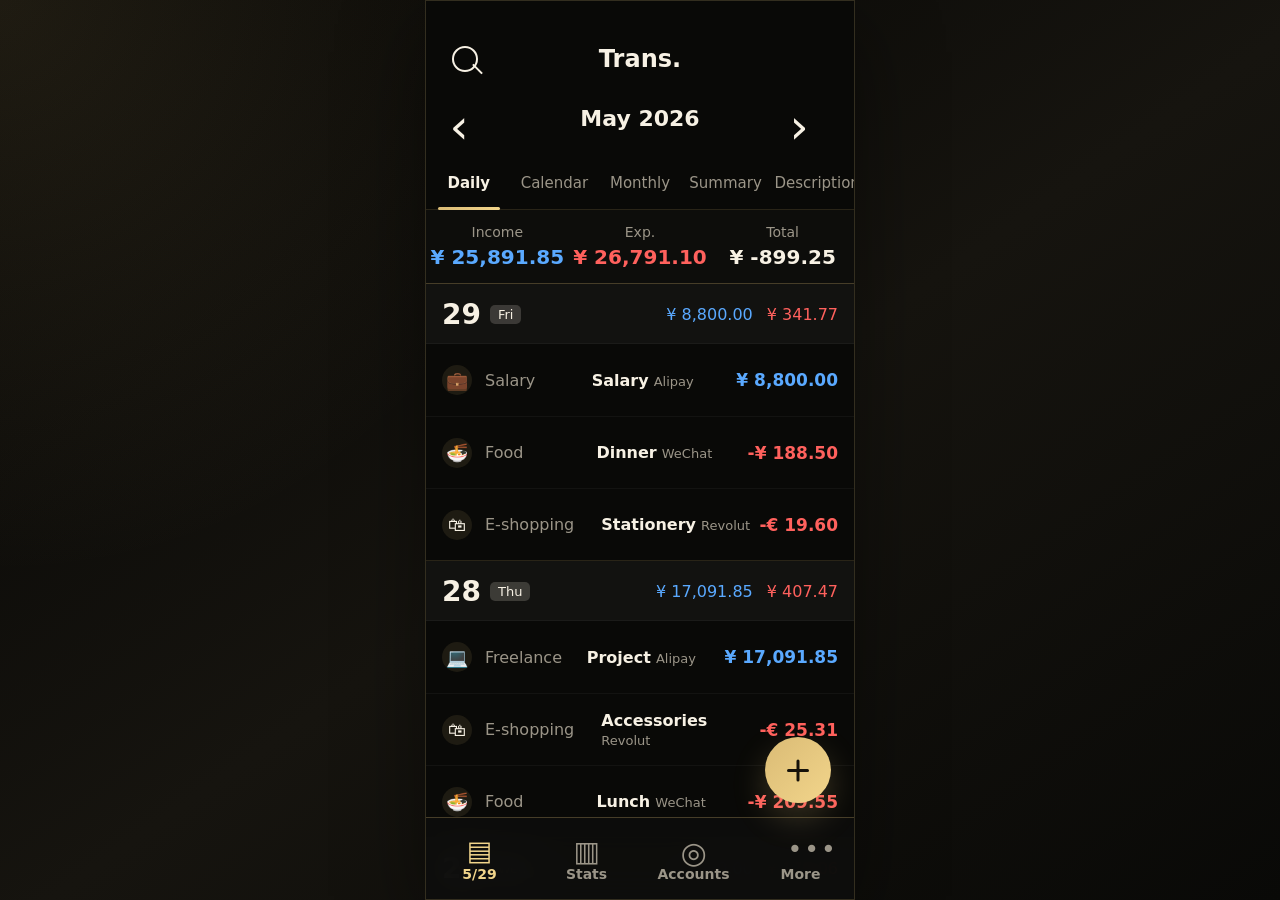
==== index.html @ 60bf5f45 "Add files via upload" ====
<!doctype html>
<html lang="zh-CN">
  <head>
    <meta charset="utf-8" />
    <meta name="viewport" content="width=device-width, initial-scale=1" />
    <title>Aurum Ledger</title>
    <meta name="theme-color" content="#090907" />
    <meta name="apple-mobile-web-app-capable" content="yes" />
    <meta name="apple-mobile-web-app-status-bar-style" content="black-translucent" />
    <meta name="apple-mobile-web-app-title" content="Aurum Ledger" />
    <link rel="manifest" href="./manifest.json" />
    <link rel="apple-touch-icon" href="./icon.svg" />
    <link rel="stylesheet" href="./styles.css?v=20260529d" />
  </head>
  <body>
    <main class="phone-shell" aria-label="Aurum Ledger money tracker">
      <section class="screen is-active" id="screen-trans" aria-labelledby="trans-title">
        <header class="topbar">
          <button class="icon-btn" id="search-btn" aria-label="Search">
            <span class="icon search"></span>
          </button>
          <h1 id="trans-title">Trans.</h1>
          <span></span>
        </header>

        <div class="month-switch">
          <button class="plain-btn month-nav" data-step="-1" aria-label="上个月">‹</button>
          <strong id="trans-month-title">May 2026</strong>
          <button class="plain-btn month-nav" data-step="1" aria-label="下个月">›</button>
        </div>

        <nav class="view-tabs" aria-label="交易展示方式">
          <button class="view-tab is-active" data-view="daily">Daily</button>
          <button class="view-tab" data-view="calendar">Calendar</button>
          <button class="view-tab" data-view="monthly">Monthly</button>
          <button class="view-tab" data-view="summary">Summary</button>
          <button class="view-tab" data-view="description">Description</button>
        </nav>

        <section class="monthly-strip" aria-label="本月收支">
          <div>
            <span>Income</span>
            <strong class="income" id="trans-income">¥ 0.00</strong>
          </div>
          <div>
            <span>Exp.</span>
            <strong class="expense" id="trans-expense">¥ 0.00</strong>
          </div>
          <div>
            <span>Total</span>
            <strong id="trans-total">¥ 0.00</strong>
          </div>
        </section>

        <section class="trans-view is-active" id="view-daily" aria-label="每日交易列表">
          <div id="daily-list"></div>
        </section>

        <section class="trans-view" id="view-calendar" aria-label="日历交易">
          <div class="calendar-grid" id="calendar-grid"></div>
        </section>

        <section class="trans-view" id="view-monthly" aria-label="月度交易">
          <div class="month-cards" id="monthly-list"></div>
        </section>

        <section class="trans-view" id="view-summary" aria-label="分类摘要">
          <div class="summary-list" id="summary-list"></div>
        </section>

        <section class="trans-view" id="view-description" aria-label="描述列表">
          <div class="description-list" id="description-list"></div>
        </section>
      </section>

      <section class="screen" id="screen-stats" aria-labelledby="stats-title">
        <header class="topbar topbar-stats">
          <div class="segmented" role="tablist" aria-label="统计类型">
            <button class="is-active" data-stats-mode="stats">Stats</button>
            <button data-stats-mode="budget">Budget</button>
          </div>
          <button class="icon-btn budget-edit-btn" id="budget-edit-btn" aria-label="Edit budget">
            <span class="icon pencil"></span>
          </button>
          <select class="period-select" aria-label="统计周期">
            <option>M</option>
            <option>Y</option>
          </select>
        </header>
        <div class="month-switch">
          <button class="plain-btn month-nav" data-step="-1" aria-label="上个月">‹</button>
          <h1 id="stats-title">May 2026</h1>
          <button class="plain-btn month-nav" data-step="1" aria-label="下个月">›</button>
        </div>
        <section class="stats-toggle">
          <button>Income <span id="stats-income">¥ 0.00</span></button>
          <button class="is-active">Exp. <span id="stats-expense">¥ 0.00</span></button>
        </section>
        <div class="stats-content is-active" id="stats-content">
          <section class="chart-panel">
            <div class="donut" id="donut-chart" aria-label="支出分类占比图"></div>
            <div class="donut-center">
              <span>Outcome</span>
              <strong id="donut-total">¥ 0.00</strong>
            </div>
          </section>
          <section class="rank-list" id="rank-list" aria-label="支出排行"></section>
        </div>
        <div class="stats-content" id="budget-content">
          <section class="budget-overview">
            <div>
              <span>Remaining(Monthly)</span>
              <strong id="budget-remaining">¥ 0.00</strong>
            </div>
            <button class="setting-pill" id="budget-setting-btn">Budget Setting ›</button>
            <div class="budget-progress">
              <div class="progress-meta">
                <span>Monthly</span>
                <strong id="budget-monthly">¥ 0.00</strong>
              </div>
              <div class="progress-track"><span id="budget-progress-bar"></span></div>
              <div class="progress-meta">
                <strong id="budget-used">0.00</strong>
                <strong id="budget-percent">0%</strong>
              </div>
            </div>
          </section>
          <section class="budget-list" id="budget-list" aria-label="预算分类"></section>
        </div>
      </section>

      <section class="screen" id="screen-accounts" aria-labelledby="accounts-title">
        <header class="topbar">
          <span></span>
          <h1 id="accounts-title">Accounts</h1>
          <div class="top-actions">
            <button class="icon-btn" id="edit-account-btn" aria-label="Edit accounts">
              <span class="icon pencil"></span>
            </button>
            <button class="icon-btn" id="add-account-btn" aria-label="Add account">
              <span class="icon plus"></span>
            </button>
          </div>
        </header>
        <section class="account-summary">
          <div>
            <span>Assets</span>
            <strong class="income" id="asset-total">¥ 0.00</strong>
          </div>
          <div>
            <span>Liabilities</span>
            <strong class="expense" id="liability-total">¥ 0.00</strong>
          </div>
          <div>
            <span>Total</span>
            <strong id="net-total">¥ 0.00</strong>
          </div>
        </section>
        <section class="currency-panel">
          <select id="display-currency">
            <option value="CNY">CNY ¥</option>
            <option value="EUR">EUR €</option>
            <option value="USD">USD US$</option>
          </select>
          <input id="manual-rate" type="number" min="0" step="0.0001" aria-label="Exchange rate" />
          <button id="apply-manual-rate" class="gold-btn">Apply</button>
        </section>
        <section class="account-list" id="account-list"></section>
      </section>

      <section class="screen" id="screen-more" aria-labelledby="more-title">
        <header class="topbar">
          <span></span>
          <h1 id="more-title">More</h1>
          <strong class="version">1.0 AF</strong>
        </header>
        <section class="settings-list">
          <h2>Data</h2>
          <button id="export-records-btn"><span class="mini-icon">⇩</span><span class="setting-label"><strong>Export Records</strong><small>Export Trans. data for a date range</small></span></button>
          <button id="import-records-btn"><span class="mini-icon">⇧</span><span class="setting-label"><strong>Import Records</strong><small>Restore Trans. data from a backup file</small></span></button>
          <h2>Preferences</h2>
          <button id="language-btn"><span class="mini-icon">Aa</span><span class="setting-label"><strong>Language</strong><small id="language-summary">English</small></span></button>
        </section>
      </section>

      <button class="fab" id="add-trans-btn" aria-label="Add transaction">
        <span class="icon plus"></span>
      </button>

      <nav class="bottom-nav" aria-label="主导航">
        <button class="nav-item is-active" data-screen="trans">
          <span class="nav-icon book"></span>
          <strong>5/29</strong>
        </button>
        <button class="nav-item" data-screen="stats">
          <span class="nav-icon bars"></span>
          <strong>Stats</strong>
        </button>
        <button class="nav-item" data-screen="accounts">
          <span class="nav-icon coins"></span>
          <strong>Accounts</strong>
        </button>
        <button class="nav-item" data-screen="more">
          <span class="nav-icon dots"></span>
          <strong>More</strong>
        </button>
      </nav>
    </main>

    <dialog class="modal" id="transaction-modal">
      <form method="dialog" class="modal-card" id="transaction-form">
        <header>
          <button value="cancel" class="icon-btn" aria-label="Close">‹</button>
          <h2 id="transaction-modal-title">Add Trans.</h2>
          <button value="save" class="gold-text">Save</button>
        </header>
        <input name="id" type="hidden" />
        <div class="type-switch">
          <input type="radio" id="type-income" name="type" value="income" />
          <label for="type-income">Income</label>
          <input type="radio" id="type-expense" name="type" value="expense" checked />
          <label for="type-expense">Expense</label>
          <input type="radio" id="type-transfer" name="type" value="transfer" />
          <label for="type-transfer">Transfer</label>
        </div>
        <label>Date <input name="date" type="date" value="2026-05-29" /></label>
        <label>Amount <input name="amount" type="number" min="0" step="0.01" value="88" /></label>
        <label>Currency
          <select name="currency">
            <option value="CNY">CNY ¥</option>
            <option value="EUR">EUR €</option>
            <option value="USD">USD US$</option>
          </select>
        </label>
        <div class="normal-fields" id="normal-fields">
        <label>Category
          <select name="category">
            <option>Food</option>
            <option>E-shopping</option>
            <option>Transport</option>
            <option>Apparel</option>
            <option>Household</option>
            <option>Travel</option>
            <option>Grocery</option>
            <option>Culture</option>
            <option>Freelance</option>
            <option>Salary</option>
            <option>Transfer</option>
            <option>Others</option>
          </select>
        </label>
        <label>Account
          <select name="account" id="trans-account-select"></select>
        </label>
        </div>
        <div class="transfer-fields" id="transfer-fields">
          <label>From <select name="fromAccount" id="transfer-from-select"></select></label>
          <label>To <select name="toAccount" id="transfer-to-select"></select></label>
          <label>Exchange rate <input name="transferRate" type="number" min="0" step="0.0001" value="7.82" /></label>
          <label>To amount <input name="toAmount" type="number" min="0" step="0.01" value="688.16" /></label>
          <label>Fees <input name="fees" type="number" min="0" step="0.01" value="0" /></label>
        </div>
        <label>Note <input name="note" type="text" value="Coffee" /></label>
        <label>Description <textarea name="description" rows="3" placeholder="Add memo, receipt or details"></textarea></label>
        <div class="modal-actions">
          <button value="delete" class="danger-btn" id="delete-transaction-btn">Delete</button>
          <button value="cancel" class="outline-btn">Cancel</button>
          <button value="save" class="gold-btn">Add transaction</button>
        </div>
      </form>
    </dialog>

    <dialog class="modal" id="account-modal">
      <form method="dialog" class="modal-card" id="account-form">
        <header>
          <button value="cancel" class="icon-btn" aria-label="Close">‹</button>
          <h2 id="account-modal-title">Add Account</h2>
          <button value="save" class="gold-text">Save</button>
        </header>
        <input name="id" type="hidden" />
        <label>Name <input name="name" type="text" value="New Wallet" /></label>
        <label>Group
          <select name="group">
            <option>Cash</option>
            <option>Accounts</option>
            <option>Card</option>
            <option>Investments</option>
          </select>
        </label>
        <label>Currency
          <select name="currency">
            <option value="CNY">CNY ¥</option>
            <option value="EUR">EUR €</option>
            <option value="USD">USD US$</option>
          </select>
        </label>
        <label>Balance <input name="balance" type="number" step="0.01" value="1000" /></label>
        <label class="check-row"><input name="liability" type="checkbox" /> Liability account</label>
        <div class="modal-actions">
          <button value="delete" class="danger-btn" id="delete-account-btn">Delete</button>
          <button value="cancel" class="outline-btn">Cancel</button>
          <button value="save" class="gold-btn">Add account</button>
        </div>
      </form>
    </dialog>

    <dialog class="modal" id="search-modal">
      <form class="modal-card compact-card" id="search-form">
        <header>
          <button type="button" class="icon-btn" id="close-search-btn" aria-label="Close">‹</button>
          <h2>Search</h2>
          <button type="submit" class="gold-text">Done</button>
        </header>
        <input id="search-input" type="search" placeholder="Search category, account, note, description..." />
        <section class="description-list" id="search-results"></section>
      </form>
    </dialog>

    <dialog class="modal" id="budget-detail-modal">
      <form method="dialog" class="modal-card compact-card">
        <header>
          <button value="cancel" class="icon-btn" aria-label="Back">‹</button>
          <h2 id="budget-detail-title">Category</h2>
          <button value="edit" class="icon-btn" id="budget-detail-edit" aria-label="Edit budget"><span class="icon pencil"></span></button>
        </header>
        <section class="account-summary">
          <div><span>Budget</span><strong id="detail-budget">¥ 0.00</strong></div>
          <div><span>Used Amount</span><strong class="expense" id="detail-used">¥ 0.00</strong></div>
          <div><span>Remaining</span><strong id="detail-remaining">¥ 0.00</strong></div>
        </section>
        <section class="mini-chart" id="detail-chart"></section>
        <section class="description-list" id="budget-detail-list"></section>
      </form>
    </dialog>

    <dialog class="modal" id="budget-setting-modal">
      <form method="dialog" class="modal-card compact-card" id="budget-setting-form">
        <header>
          <button value="cancel" class="icon-btn" aria-label="Close">‹</button>
          <h2>Budget Setting</h2>
          <button value="save" class="gold-text">Save</button>
        </header>
        <label>Total Budget <input name="total" type="number" min="0" step="0.01" /></label>
        <section class="budget-setting-list" id="budget-setting-list"></section>
        <div class="modal-actions two-actions">
          <button value="cancel" class="outline-btn">Cancel</button>
          <button value="save" class="gold-btn">Save budget</button>
        </div>
      </form>
    </dialog>

    <dialog class="modal" id="data-modal">
      <form method="dialog" class="modal-card compact-card" id="data-form">
        <header>
          <button value="cancel" class="icon-btn" aria-label="Close">‹</button>
          <h2 id="data-title">Export Records</h2>
          <button value="confirm" class="gold-text">OK</button>
        </header>
        <input name="mode" type="hidden" />
        <label>Start <input name="start" type="date" value="2026-05-01" /></label>
        <label>End <input name="end" type="date" value="2026-05-31" /></label>
        <label class="import-only">File <input name="file" type="file" accept="application/json,.json" /></label>
        <p class="setting-description" id="data-description"></p>
        <div class="modal-actions two-actions">
          <button value="cancel" class="outline-btn">Cancel</button>
          <button value="confirm" class="gold-btn" id="data-confirm-btn">Export</button>
        </div>
      </form>
    </dialog>

    <dialog class="modal" id="language-modal">
      <form method="dialog" class="modal-card compact-card" id="language-form">
        <header>
          <button value="cancel" class="icon-btn" aria-label="Close">‹</button>
          <h2>Language</h2>
          <button value="save" class="gold-text">Save</button>
        </header>
        <label>Language
          <select name="language">
            <option value="en">English</option>
            <option value="zh">中文</option>
            <option value="system">Follow System</option>
          </select>
        </label>
        <p class="setting-description">Default is English. Changing this updates the app labels immediately.</p>
        <div class="modal-actions two-actions">
          <button value="cancel" class="outline-btn">Cancel</button>
          <button value="save" class="gold-btn">Save language</button>
        </div>
      </form>
    </dialog>

    <div class="toast" id="toast" role="status" aria-live="polite"></div>

    <script src="./app.js?v=20260529d"></script>
  </body>
</html>
---- styles.css ----
:root {
  color-scheme: dark;
  --bg: #090907;
  --panel: #121210;
  --panel-2: #1a1915;
  --panel-3: #23211b;
  --line: rgba(218, 187, 117, 0.15);
  --line-strong: rgba(218, 187, 117, 0.28);
  --text: #f7f1e4;
  --muted: #9b9588;
  --faint: #69645d;
  --gold: #dabb75;
  --gold-2: #f2d58b;
  --red: #ff615d;
  --blue: #5aa9ff;
  --green: #74d88a;
  --shadow: rgba(0, 0, 0, 0.42);
  font-family: Inter, ui-sans-serif, system-ui, -apple-system, BlinkMacSystemFont, "Segoe UI", sans-serif;
}

* {
  box-sizing: border-box;
}

[hidden] {
  display: none !important;
}

body {
  min-height: 100vh;
  margin: 0;
  display: grid;
  place-items: center;
  background:
    radial-gradient(circle at top left, rgba(218, 187, 117, 0.12), transparent 36rem),
    linear-gradient(145deg, #050504 0%, #16140f 52%, #090907 100%);
  color: var(--text);
}

button,
input,
select,
textarea {
  font: inherit;
}

button {
  color: inherit;
}

.phone-shell {
  position: relative;
  width: min(100vw, 430px);
  height: min(100vh, 932px);
  min-height: 760px;
  overflow: hidden;
  background: var(--bg);
  border: 1px solid rgba(242, 213, 139, 0.18);
  box-shadow: 0 24px 80px var(--shadow);
}

.screen {
  display: none;
  height: 100%;
  overflow-y: auto;
  padding: 28px 0 104px;
  scrollbar-color: var(--gold) transparent;
}

.screen.is-active {
  display: block;
}

.topbar {
  display: grid;
  grid-template-columns: 96px 1fr 96px;
  align-items: center;
  min-height: 60px;
  padding: 0 18px;
}

.topbar h1,
.month-switch h1 {
  margin: 0;
  text-align: center;
  font-size: 24px;
  line-height: 1;
  font-weight: 720;
  letter-spacing: 0;
}

.top-actions {
  display: flex;
  justify-content: flex-end;
  gap: 10px;
}

.icon-btn,
.plain-btn {
  width: 42px;
  height: 42px;
  display: inline-grid;
  place-items: center;
  border: 0;
  background: transparent;
  cursor: pointer;
}

.plain-btn {
  font-size: 48px;
  color: var(--text);
}

.month-switch {
  display: grid;
  grid-template-columns: 64px 1fr 64px;
  align-items: center;
  padding: 8px 12px 18px;
}

.month-switch strong {
  text-align: center;
  font-size: 22px;
}

.view-tabs {
  display: grid;
  grid-template-columns: repeat(5, minmax(0, 1fr));
  border-bottom: 1px solid var(--line);
}

.view-tab {
  position: relative;
  min-height: 52px;
  border: 0;
  background: transparent;
  color: var(--muted);
  font-size: 15px;
  cursor: pointer;
}

.view-tab.is-active {
  color: var(--text);
  font-weight: 760;
}

.view-tab.is-active::after {
  content: "";
  position: absolute;
  inset: auto 12px -1px;
  height: 3px;
  background: linear-gradient(90deg, var(--gold), var(--gold-2));
  border-radius: 999px;
}

.monthly-strip,
.account-summary {
  display: grid;
  grid-template-columns: repeat(3, 1fr);
  padding: 14px 0;
  border-bottom: 1px solid var(--line-strong);
  background: rgba(255, 255, 255, 0.015);
}

.monthly-strip div,
.account-summary div {
  display: grid;
  gap: 5px;
  text-align: center;
}

.monthly-strip span,
.account-summary span,
.currency-panel label {
  color: var(--muted);
  font-size: 14px;
}

.monthly-strip strong,
.account-summary strong {
  font-size: 20px;
}

.income {
  color: var(--blue);
}

.expense {
  color: var(--red);
}

.trans-view {
  display: none;
}

.trans-view.is-active {
  display: block;
}

.day-group {
  border-bottom: 1px solid var(--line);
}

.day-head {
  display: grid;
  grid-template-columns: 1fr auto auto;
  gap: 14px;
  align-items: center;
  padding: 14px 16px 12px;
  background: var(--panel);
  border-bottom: 1px solid rgba(255, 255, 255, 0.04);
}

.day-title {
  display: flex;
  align-items: center;
  gap: 9px;
}

.day-number {
  font-size: 28px;
  font-weight: 840;
}

.weekday {
  padding: 2px 8px;
  border-radius: 5px;
  background: rgba(247, 241, 228, 0.18);
  color: var(--text);
  font-size: 13px;
}

.day-income,
.day-expense {
  font-size: 16px;
  white-space: nowrap;
}

.transaction-row {
  display: grid;
  grid-template-columns: 34px minmax(0, 0.72fr) minmax(0, 1fr) auto;
  gap: 9px;
  align-items: center;
  width: 100%;
  min-height: 72px;
  padding: 10px 16px;
  border: 0;
  background: transparent;
  color: inherit;
  text-align: left;
  cursor: pointer;
}

.transaction-row:hover,
.transaction-row:focus-visible,
.description-row:hover,
.description-row:focus-visible,
.account-row:not(.is-group):hover,
.account-row:not(.is-group):focus-visible,
.settings-list button:hover,
.settings-list button:focus-visible {
  background: rgba(218, 187, 117, 0.08);
  outline: none;
}

.transaction-row + .transaction-row {
  border-top: 1px solid rgba(255, 255, 255, 0.04);
}

.emoji {
  display: grid;
  place-items: center;
  width: 30px;
  height: 30px;
  border-radius: 50%;
  background: rgba(218, 187, 117, 0.1);
  font-size: 18px;
}

.category,
.subtext {
  overflow: hidden;
  color: var(--muted);
  text-overflow: ellipsis;
  white-space: nowrap;
}

.note {
  overflow: hidden;
  font-weight: 760;
  text-overflow: ellipsis;
  white-space: nowrap;
}

.subtext {
  margin-top: 3px;
  font-size: 13px;
}

.amount {
  font-size: 17px;
  font-weight: 760;
  white-space: nowrap;
}

.calendar-grid {
  display: grid;
  grid-template-columns: repeat(7, 1fr);
  gap: 1px;
  padding: 16px;
}

.calendar-cell {
  min-height: 72px;
  padding: 8px 6px;
  border: 1px solid var(--line);
  background: var(--panel);
}

.calendar-cell strong {
  display: block;
  margin-bottom: 7px;
}

.calendar-cell span {
  display: block;
  font-size: 11px;
  line-height: 1.45;
}

.month-cards,
.summary-list,
.description-list,
.rank-list,
.budget-list,
.account-list,
.settings-list,
.budget-setting-list {
  display: grid;
}

.month-card,
.summary-row,
.description-row,
.rank-row,
.account-row,
.settings-list button {
  display: grid;
  grid-template-columns: auto 1fr auto;
  align-items: center;
  gap: 14px;
  min-height: 72px;
  padding: 14px 18px;
  border: 0;
  border-bottom: 1px solid var(--line);
  background: transparent;
  color: inherit;
  text-align: left;
}

.description-row,
.account-row:not(.is-group) {
  width: 100%;
  cursor: pointer;
}

.month-card {
  grid-template-columns: 1fr auto;
}

.summary-row .bar {
  height: 8px;
  margin-top: 8px;
  overflow: hidden;
  border-radius: 999px;
  background: rgba(255, 255, 255, 0.07);
}

.summary-row .bar span {
  display: block;
  height: 100%;
  background: linear-gradient(90deg, var(--gold), var(--gold-2));
}

.topbar-stats {
  grid-template-columns: 1fr 42px 74px;
  gap: 12px;
}

.budget-edit-btn {
  visibility: hidden;
}

.budget-edit-btn.is-visible {
  visibility: visible;
}

.segmented,
.type-switch {
  display: grid;
  padding: 3px;
  border: 1px solid var(--line);
  border-radius: 10px;
  background: #0f0f0e;
}

.segmented {
  grid-template-columns: repeat(2, 1fr);
}

.type-switch {
  grid-template-columns: repeat(3, 1fr);
}

.segmented button,
.type-switch label {
  min-height: 42px;
  display: grid;
  place-items: center;
  border: 0;
  border-radius: 7px;
  background: transparent;
  color: var(--muted);
}

.segmented .is-active,
.type-switch input:checked + label {
  background: linear-gradient(135deg, var(--gold), var(--gold-2));
  color: #17130a;
  font-weight: 820;
}

.type-switch input {
  position: absolute;
  opacity: 0;
  pointer-events: none;
}

.period-select,
.currency-panel select,
.modal-card select,
.modal-card input,
.modal-card textarea {
  min-height: 44px;
  border: 1px solid var(--line-strong);
  border-radius: 9px;
  background: var(--panel);
  color: var(--text);
}

.period-select {
  padding: 0 10px;
}

.stats-toggle {
  display: grid;
  grid-template-columns: 1fr 1fr;
  border-bottom: 1px solid var(--line);
}

.stats-toggle button {
  min-height: 58px;
  border: 0;
  border-bottom: 3px solid transparent;
  background: transparent;
  color: var(--muted);
  font-weight: 760;
}

.stats-toggle .is-active {
  border-color: var(--gold);
  color: var(--text);
}

.stats-content {
  display: none;
}

.stats-content.is-active {
  display: block;
}

.chart-panel {
  position: relative;
  display: grid;
  place-items: center;
  min-height: 310px;
  border-bottom: 1px solid var(--line);
}

.donut {
  position: relative;
  display: grid;
  place-items: center;
  width: 238px;
  aspect-ratio: 1;
  border-radius: 50%;
  filter: drop-shadow(0 14px 30px rgba(218, 187, 117, 0.16));
}

.donut::after {
  content: none;
}

.donut svg {
  width: 100%;
  height: 100%;
  transform: rotate(-90deg);
}

.donut-center {
  position: absolute;
  top: 50%;
  left: 50%;
  z-index: 1;
  width: 124px;
  height: 124px;
  display: grid;
  place-content: center;
  gap: 7px;
  border: 1px solid var(--line);
  border-radius: 50%;
  background: var(--bg);
  text-align: center;
  transform: translate(-50%, -50%);
}

.donut-center span {
  color: var(--muted);
}

.donut-center strong {
  color: var(--gold-2);
}

.rank-row {
  grid-template-columns: 76px 1fr auto;
}

.budget-overview {
  display: grid;
  grid-template-columns: 1fr auto;
  gap: 18px;
  padding: 22px 18px;
  border-bottom: 1px solid var(--line);
}

.budget-overview span {
  color: var(--muted);
}

.budget-overview > div:first-child strong {
  display: block;
  margin-top: 14px;
  font-size: 34px;
  font-weight: 520;
}

.setting-pill {
  align-self: start;
  min-height: 48px;
  padding: 0 18px;
  border: 0;
  border-radius: 8px;
  background: var(--panel);
  color: var(--text);
  font-weight: 760;
}

.budget-progress {
  grid-column: 1 / -1;
  display: grid;
  gap: 8px;
}

.progress-track,
.budget-bar {
  overflow: hidden;
  height: 24px;
  border-radius: 7px;
  background: rgba(255, 255, 255, 0.06);
}

.progress-track span,
.budget-bar span {
  display: block;
  height: 100%;
  border-radius: inherit;
  background: var(--blue);
}

.progress-track span.is-over,
.budget-bar span.is-over,
.mini-bar.is-over {
  background: var(--red);
}

.progress-meta {
  display: flex;
  justify-content: space-between;
}

.budget-row {
  display: grid;
  grid-template-columns: minmax(118px, 0.8fr) minmax(120px, 1fr) auto;
  gap: 12px;
  align-items: center;
  min-height: 82px;
  padding: 14px 18px;
  border: 0;
  border-bottom: 1px solid var(--line);
  background: transparent;
  color: inherit;
  text-align: left;
  cursor: pointer;
}

.budget-row:hover,
.budget-row:focus-visible {
  background: rgba(218, 187, 117, 0.08);
  outline: none;
}

.budget-name small,
.budget-numbers small {
  display: block;
  margin-top: 5px;
  color: var(--muted);
}

.budget-numbers {
  text-align: right;
}

.mini-chart {
  position: relative;
  display: grid;
  grid-template-columns: repeat(6, 1fr);
  align-items: end;
  min-height: 170px;
  padding: 24px 18px 14px;
  border-bottom: 1px solid var(--line);
  background:
    linear-gradient(rgba(255,255,255,0.035) 1px, transparent 1px),
    linear-gradient(90deg, rgba(255,255,255,0.035) 1px, transparent 1px);
  background-size: 12px 12px;
}

.mini-chart span {
  z-index: 1;
  align-self: end;
  color: var(--muted);
  text-align: center;
}

.mini-chart span.is-active {
  color: var(--red);
}

.mini-bar {
  position: absolute;
  left: 62%;
  bottom: 50px;
  width: 24px;
  background: var(--blue);
}

.budget-input-row {
  grid-template-columns: 1fr 130px !important;
  min-height: 58px;
}

.budget-input-row.is-focused {
  border: 1px solid var(--gold);
  border-radius: 9px;
}

.percent {
  display: inline-grid;
  place-items: center;
  min-width: 52px;
  height: 34px;
  border-radius: 7px;
  background: var(--gold);
  color: #14110a;
  font-weight: 820;
}

.currency-panel {
  display: grid;
  grid-template-columns: 1fr 1fr 88px;
  gap: 10px;
  align-items: center;
  padding: 14px 18px;
  border-bottom: 1px solid var(--line);
}

.currency-panel input {
  min-height: 44px;
  width: 100%;
  padding: 0 12px;
  border: 1px solid var(--line-strong);
  border-radius: 9px;
  background: var(--panel);
  color: var(--text);
}

.gold-btn,
.outline-btn,
.danger-btn {
  min-height: 44px;
  border-radius: 9px;
  cursor: pointer;
}

.gold-btn {
  border: 0;
  background: linear-gradient(135deg, var(--gold), var(--gold-2));
  color: #151109;
  font-weight: 820;
}

.outline-btn {
  border: 1px solid var(--line-strong);
  background: transparent;
  color: var(--text);
}

.danger-btn {
  border: 1px solid rgba(255, 97, 93, 0.38);
  background: rgba(255, 97, 93, 0.1);
  color: var(--red);
  font-weight: 780;
}

.account-row {
  grid-template-columns: 1fr auto;
}

.account-row.is-group {
  min-height: 50px;
  background: var(--panel-2);
  color: var(--muted);
}

.is-editing .account-row:not(.is-group)::after {
  content: "Edit";
  color: var(--gold-2);
  font-size: 12px;
  font-weight: 820;
}

.account-row small {
  display: block;
  margin-top: 4px;
  color: var(--faint);
}

.profile-band {
  display: flex;
  align-items: center;
  gap: 15px;
  padding: 18px;
  border-bottom: 1px solid var(--line);
}

.avatar {
  width: 54px;
  height: 54px;
  display: grid;
  place-items: center;
  border-radius: 50%;
  background: linear-gradient(135deg, var(--gold), #7b5f28);
  color: #130f08;
  font-size: 25px;
  font-weight: 900;
}

.profile-band span,
.version {
  color: var(--muted);
}

.settings-list h2 {
  margin: 0;
  padding: 14px 18px 10px;
  border-bottom: 1px solid var(--line);
  background: var(--panel);
  color: var(--muted);
  font-size: 15px;
  font-weight: 650;
}

.settings-list button {
  grid-template-columns: 42px 1fr;
  color: var(--text);
  font-size: 18px;
}

.settings-list small {
  display: block;
  margin-top: 6px;
  color: var(--faint);
  font-size: 13px;
}

.setting-label {
  display: grid;
  gap: 4px;
}

.setting-label strong {
  font-size: 18px;
}

.mini-icon {
  width: 30px;
  color: var(--gold);
  text-align: center;
}

.fab {
  position: absolute;
  right: 23px;
  bottom: 96px;
  z-index: 4;
  width: 66px;
  height: 66px;
  display: grid;
  place-items: center;
  border: 0;
  border-radius: 50%;
  background: linear-gradient(135deg, var(--gold), var(--gold-2));
  color: #151109;
  box-shadow: 0 15px 34px rgba(218, 187, 117, 0.24);
  cursor: pointer;
}

.bottom-nav {
  position: absolute;
  inset: auto 0 0;
  z-index: 3;
  display: grid;
  grid-template-columns: repeat(4, 1fr);
  min-height: 82px;
  padding-bottom: env(safe-area-inset-bottom);
  border-top: 1px solid var(--line-strong);
  background: rgba(13, 13, 12, 0.94);
  backdrop-filter: blur(18px);
}

.nav-item {
  display: grid;
  place-items: center;
  align-content: center;
  gap: 5px;
  border: 0;
  background: transparent;
  color: var(--muted);
  cursor: pointer;
}

.nav-item.is-active {
  color: var(--gold-2);
}

.nav-item strong {
  font-size: 14px;
  font-weight: 680;
}

.nav-icon,
.icon {
  position: relative;
  display: inline-block;
  width: 26px;
  height: 26px;
}

.icon.search {
  border: 2px solid currentColor;
  border-radius: 50%;
}

.icon.search::after {
  content: "";
  position: absolute;
  width: 13px;
  height: 2px;
  right: -8px;
  bottom: 0;
  background: currentColor;
  transform: rotate(45deg);
}

.icon.plus::before,
.icon.plus::after {
  content: "";
  position: absolute;
  inset: 12px 2px auto;
  height: 3px;
  background: currentColor;
  border-radius: 999px;
}

.icon.plus::after {
  transform: rotate(90deg);
}

.icon.star::before {
  content: "☆";
  font-size: 34px;
  line-height: 24px;
}

.icon.sliders::before {
  content: "☷";
  font-size: 28px;
  line-height: 24px;
}

.icon.pencil::before {
  content: "✎";
  font-size: 34px;
  line-height: 24px;
}

.nav-icon.book::before {
  content: "▤";
  font-size: 27px;
}

.nav-icon.bars::before {
  content: "▥";
  font-size: 28px;
}

.nav-icon.coins::before {
  content: "◎";
  font-size: 30px;
}

.nav-icon.dots::before {
  content: "•••";
  font-size: 25px;
  letter-spacing: 2px;
}

.modal {
  width: min(100vw, 430px);
  max-width: none;
  height: min(100vh, 932px);
  max-height: none;
  margin: auto;
  padding: 0;
  border: 0;
  background: transparent;
  color: var(--text);
}

.modal::backdrop {
  background: rgba(0, 0, 0, 0.64);
}

.modal-card {
  min-height: 100%;
  display: grid;
  align-content: start;
  gap: 16px;
  padding: 28px 16px;
  background: var(--bg);
}

.modal-card header {
  display: grid;
  grid-template-columns: 64px 1fr 64px;
  align-items: center;
}

.modal-card h2 {
  margin: 0;
  text-align: center;
}

.modal-card label {
  display: grid;
  grid-template-columns: 105px 1fr;
  align-items: center;
  gap: 12px;
  color: var(--muted);
}

.normal-fields,
.transfer-fields {
  display: grid;
  gap: 16px;
}

.modal-card input,
.modal-card select,
.modal-card textarea {
  width: 100%;
  padding: 0 12px;
}

.modal-card input[type="checkbox"] {
  width: 24px;
  height: 24px;
  padding: 0;
  accent-color: var(--gold);
}

.modal-card textarea {
  padding-top: 12px;
  resize: vertical;
}

.check-row {
  grid-template-columns: 24px 1fr !important;
}

.modal-actions {
  display: grid;
  grid-template-columns: 0.8fr 1fr 1fr;
  gap: 12px;
  margin-top: 10px;
}

.modal-actions.two-actions {
  grid-template-columns: 1fr 1fr;
}

.gold-text {
  border: 0;
  background: transparent;
  color: var(--gold-2);
  font-weight: 780;
}

.empty-state {
  padding: 36px 18px;
  color: var(--muted);
  text-align: center;
}

.setting-description {
  margin: 0;
  padding: 12px 14px;
  border: 1px solid var(--line);
  border-radius: 9px;
  background: var(--panel);
  color: var(--muted);
  line-height: 1.5;
}

.compact-card {
  min-height: auto;
}

.toast {
  position: absolute;
  left: 18px;
  right: 18px;
  bottom: 96px;
  z-index: 8;
  padding: 12px 14px;
  border: 1px solid var(--line-strong);
  border-radius: 9px;
  background: rgba(18, 18, 16, 0.96);
  color: var(--gold-2);
  text-align: center;
  opacity: 0;
  pointer-events: none;
  transform: translateY(12px);
  transition: opacity 180ms ease, transform 180ms ease;
}

.toast.is-visible {
  opacity: 1;
  transform: translateY(0);
}

@media (max-width: 430px) {
  .phone-shell,
  .modal {
    width: 100vw;
    height: 100vh;
    min-height: 100vh;
    border: 0;
  }

  .transaction-row {
    grid-template-columns: 32px minmax(68px, 0.72fr) minmax(86px, 1fr) auto;
    padding-inline: 14px;
  }

  .amount {
    font-size: 15px;
  }
}
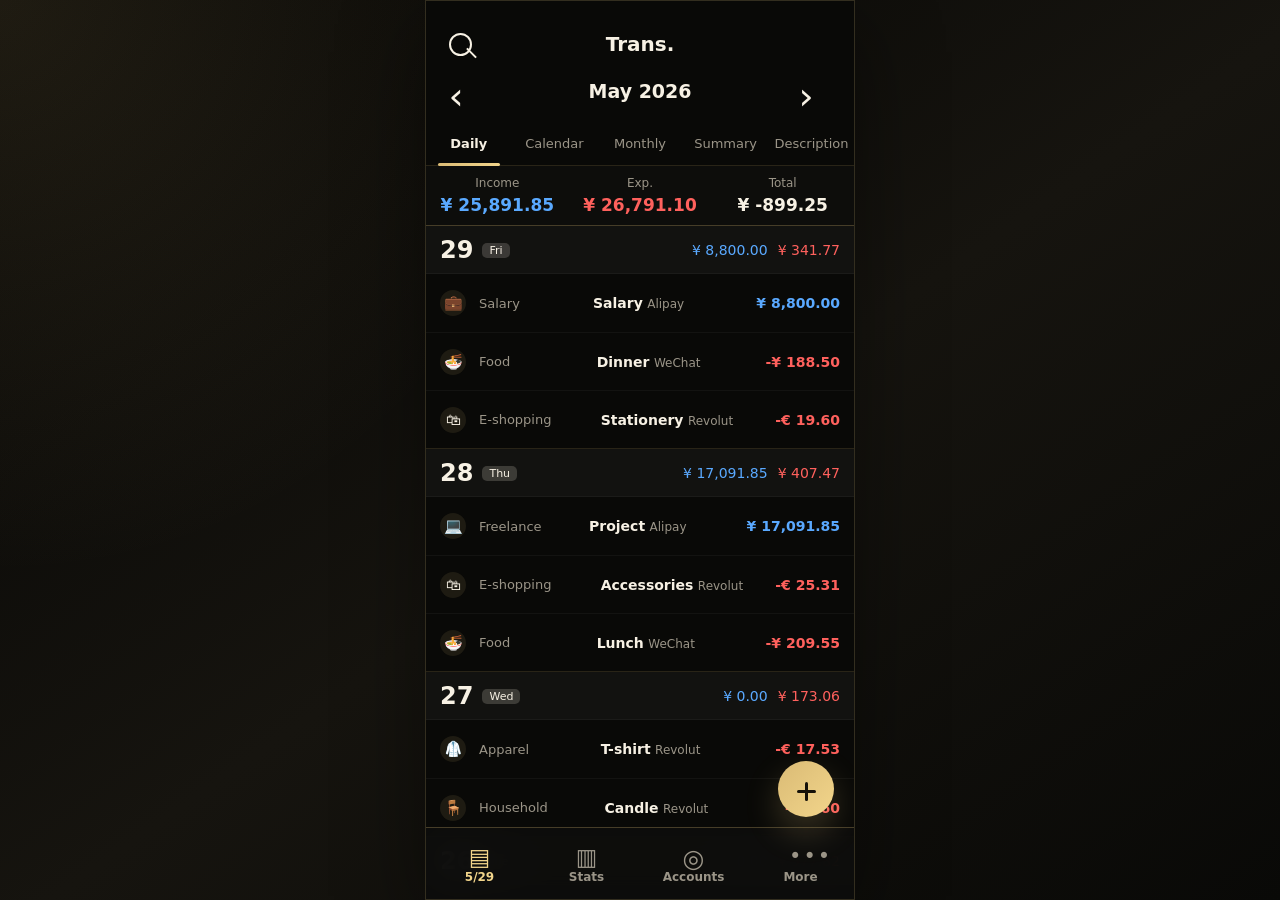
==== commit a09c391d: "Add files via upload" ====
--- a/index.html
+++ b/index.html
@@ -10,7 +10,7 @@
     <meta name="apple-mobile-web-app-title" content="Aurum Ledger" />
     <link rel="manifest" href="./manifest.json" />
     <link rel="apple-touch-icon" href="./icon.svg" />
-    <link rel="stylesheet" href="./styles.css?v=20260529d" />
+    <link rel="stylesheet" href="./styles.css?v=20260529e" />
   </head>
   <body>
     <main class="phone-shell" aria-label="Aurum Ledger money tracker">
--- a/styles.css
+++ b/styles.css
@@ -1080,6 +1080,332 @@
   transform: translateY(0);
 }
 
+/* Refined iPhone density */
+body {
+  font-size: 14px;
+}
+
+.screen {
+  padding: 18px 0 88px;
+}
+
+.topbar {
+  min-height: 50px;
+  padding: 0 16px;
+}
+
+.topbar h1,
+.month-switch h1 {
+  font-size: 20px;
+  font-weight: 740;
+}
+
+.icon-btn,
+.plain-btn {
+  width: 36px;
+  height: 36px;
+}
+
+.plain-btn {
+  font-size: 38px;
+}
+
+.month-switch {
+  grid-template-columns: 54px 1fr 54px;
+  padding: 4px 12px 12px;
+}
+
+.month-switch strong {
+  font-size: 19px;
+}
+
+.view-tab {
+  min-height: 44px;
+  font-size: 13px;
+}
+
+.monthly-strip,
+.account-summary {
+  padding: 10px 0;
+}
+
+.monthly-strip span,
+.account-summary span,
+.currency-panel label {
+  font-size: 12px;
+}
+
+.monthly-strip strong,
+.account-summary strong {
+  font-size: 17px;
+}
+
+.day-head {
+  gap: 10px;
+  padding: 10px 14px 9px;
+}
+
+.day-number {
+  font-size: 24px;
+}
+
+.weekday {
+  padding: 1px 7px;
+  font-size: 11px;
+}
+
+.day-income,
+.day-expense {
+  font-size: 14px;
+}
+
+.transaction-row {
+  grid-template-columns: 30px minmax(0, 0.68fr) minmax(0, 1fr) auto;
+  min-height: 58px;
+  padding: 8px 14px;
+}
+
+.emoji {
+  width: 26px;
+  height: 26px;
+  font-size: 15px;
+}
+
+.note {
+  font-size: 14px;
+}
+
+.category,
+.subtext {
+  font-size: 13px;
+}
+
+.subtext {
+  margin-top: 2px;
+  font-size: 12px;
+}
+
+.amount {
+  font-size: 14px;
+}
+
+.month-card,
+.summary-row,
+.description-row,
+.rank-row,
+.account-row,
+.settings-list button {
+  min-height: 60px;
+  padding: 11px 16px;
+  gap: 10px;
+}
+
+.calendar-grid {
+  padding: 12px;
+}
+
+.calendar-cell {
+  min-height: 60px;
+  padding: 7px 5px;
+}
+
+.segmented button,
+.type-switch label {
+  min-height: 36px;
+  font-size: 13px;
+}
+
+.topbar-stats {
+  grid-template-columns: 1fr 36px 64px;
+  gap: 8px;
+}
+
+.period-select,
+.currency-panel select,
+.currency-panel input,
+.modal-card select,
+.modal-card input,
+.modal-card textarea {
+  min-height: 38px;
+  border-radius: 8px;
+  font-size: 14px;
+}
+
+.stats-toggle button {
+  min-height: 48px;
+  font-size: 14px;
+}
+
+.chart-panel {
+  min-height: 250px;
+}
+
+.donut {
+  width: 198px;
+}
+
+.donut-center {
+  width: 104px;
+  height: 104px;
+  gap: 4px;
+}
+
+.rank-row {
+  grid-template-columns: 58px 1fr auto;
+}
+
+.percent {
+  min-width: 44px;
+  height: 28px;
+  border-radius: 6px;
+  font-size: 13px;
+}
+
+.budget-overview {
+  gap: 12px;
+  padding: 16px;
+}
+
+.budget-overview > div:first-child strong {
+  margin-top: 9px;
+  font-size: 28px;
+}
+
+.setting-pill {
+  min-height: 40px;
+  padding: 0 14px;
+  font-size: 14px;
+}
+
+.progress-track,
+.budget-bar {
+  height: 18px;
+}
+
+.budget-row {
+  grid-template-columns: minmax(100px, 0.76fr) minmax(110px, 1fr) auto;
+  min-height: 68px;
+  padding: 10px 16px;
+  gap: 10px;
+}
+
+.currency-panel {
+  grid-template-columns: 1fr 1fr 74px;
+  gap: 8px;
+  padding: 12px 16px;
+}
+
+.gold-btn,
+.outline-btn,
+.danger-btn {
+  min-height: 38px;
+  border-radius: 8px;
+  font-size: 14px;
+}
+
+.account-row small,
+.settings-list small,
+.budget-name small,
+.budget-numbers small {
+  font-size: 11px;
+}
+
+.settings-list h2 {
+  padding: 11px 16px 8px;
+  font-size: 13px;
+}
+
+.settings-list button {
+  grid-template-columns: 34px 1fr;
+  font-size: 15px;
+}
+
+.setting-label strong {
+  font-size: 15px;
+}
+
+.mini-icon {
+  width: 24px;
+}
+
+.fab {
+  right: 20px;
+  bottom: 82px;
+  width: 56px;
+  height: 56px;
+}
+
+.bottom-nav {
+  min-height: 72px;
+}
+
+.nav-item {
+  gap: 3px;
+}
+
+.nav-item strong {
+  font-size: 12px;
+}
+
+.nav-icon,
+.icon {
+  width: 23px;
+  height: 23px;
+}
+
+.nav-icon.book::before,
+.nav-icon.bars::before {
+  font-size: 23px;
+}
+
+.nav-icon.coins::before {
+  font-size: 25px;
+}
+
+.nav-icon.dots::before {
+  font-size: 21px;
+}
+
+.modal-card {
+  gap: 12px;
+  padding: 20px 16px;
+}
+
+.modal-card header {
+  grid-template-columns: 52px 1fr 52px;
+}
+
+.modal-card h2 {
+  font-size: 20px;
+}
+
+.modal-card label {
+  grid-template-columns: 92px 1fr;
+  gap: 10px;
+  font-size: 14px;
+}
+
+.normal-fields,
+.transfer-fields {
+  gap: 12px;
+}
+
+.modal-actions {
+  gap: 10px;
+  margin-top: 6px;
+}
+
+.empty-state {
+  padding: 28px 16px;
+  font-size: 13px;
+}
+
+.toast {
+  bottom: 82px;
+  padding: 10px 12px;
+  font-size: 13px;
+}
+
 @media (max-width: 430px) {
   .phone-shell,
   .modal {
@@ -1090,11 +1416,11 @@
   }
 
   .transaction-row {
-    grid-template-columns: 32px minmax(68px, 0.72fr) minmax(86px, 1fr) auto;
-    padding-inline: 14px;
+    grid-template-columns: 30px minmax(62px, 0.65fr) minmax(80px, 1fr) auto;
+    padding-inline: 12px;
   }
 
   .amount {
-    font-size: 15px;
+    font-size: 13px;
   }
 }
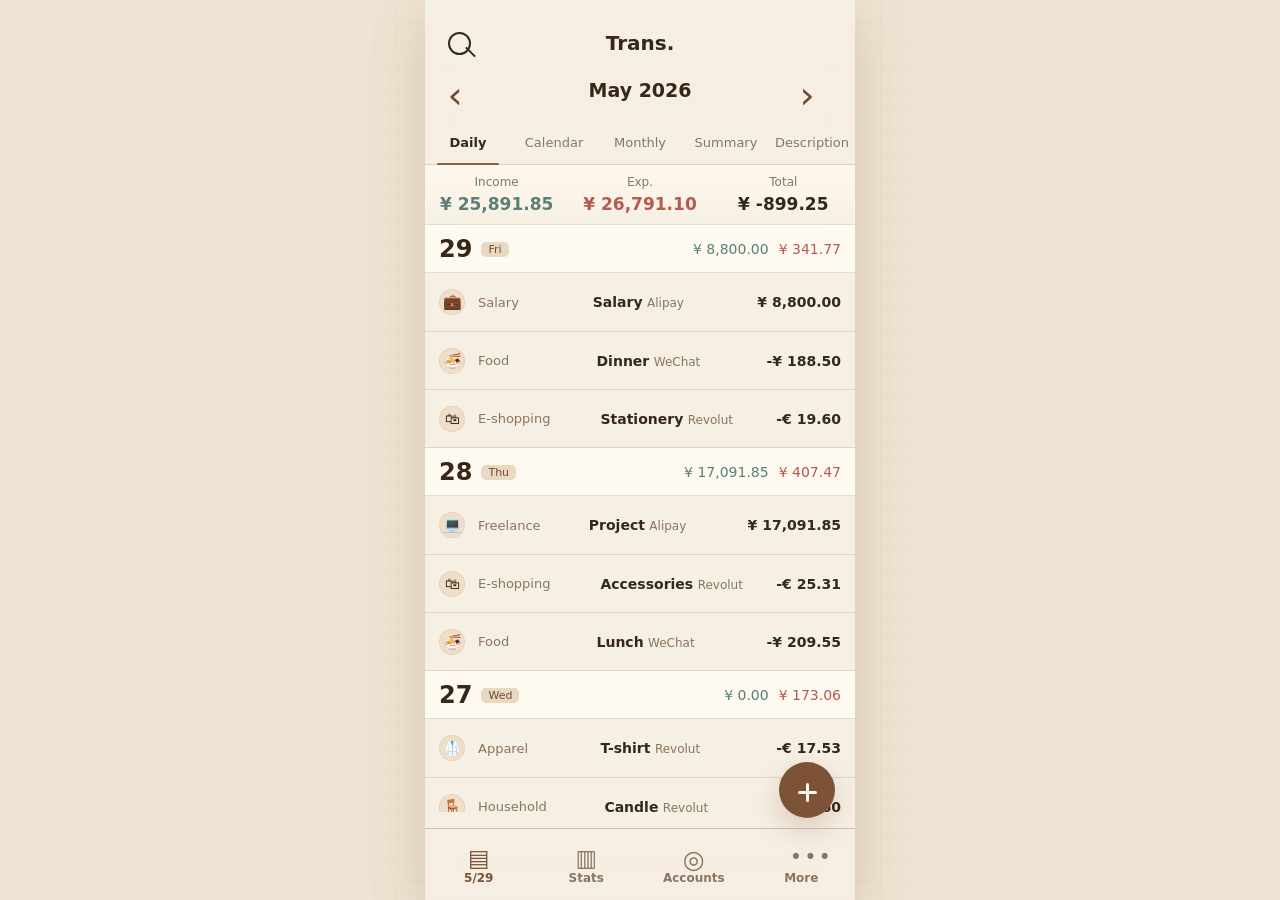
==== commit 601121cb: "Add files via upload" ====
--- a/index.html
+++ b/index.html
@@ -2,15 +2,15 @@
 <html lang="zh-CN">
   <head>
     <meta charset="utf-8" />
-    <meta name="viewport" content="width=device-width, initial-scale=1" />
+    <meta name="viewport" content="width=device-width, initial-scale=1, viewport-fit=cover, maximum-scale=1, user-scalable=no" />
     <title>Aurum Ledger</title>
-    <meta name="theme-color" content="#090907" />
+    <meta name="theme-color" content="#f6efe3" />
     <meta name="apple-mobile-web-app-capable" content="yes" />
-    <meta name="apple-mobile-web-app-status-bar-style" content="black-translucent" />
+    <meta name="apple-mobile-web-app-status-bar-style" content="default" />
     <meta name="apple-mobile-web-app-title" content="Aurum Ledger" />
     <link rel="manifest" href="./manifest.json" />
     <link rel="apple-touch-icon" href="./icon.svg" />
-    <link rel="stylesheet" href="./styles.css?v=20260529e" />
+    <link rel="stylesheet" href="./styles.css?v=20260530a" />
   </head>
   <body>
     <main class="phone-shell" aria-label="Aurum Ledger money tracker">
@@ -176,8 +176,8 @@
         </header>
         <section class="settings-list">
           <h2>Data</h2>
-          <button id="export-records-btn"><span class="mini-icon">⇩</span><span class="setting-label"><strong>Export Records</strong><small>Export Trans. data for a date range</small></span></button>
-          <button id="import-records-btn"><span class="mini-icon">⇧</span><span class="setting-label"><strong>Import Records</strong><small>Restore Trans. data from a backup file</small></span></button>
+          <button id="export-records-btn"><span class="mini-icon export-icon" aria-hidden="true"></span><span class="setting-label"><strong>Export Records</strong><small>Export Trans. data for a date range</small></span></button>
+          <button id="import-records-btn"><span class="mini-icon import-icon" aria-hidden="true"></span><span class="setting-label"><strong>Import Records</strong><small>Restore Trans. data from a backup file</small></span></button>
           <h2>Preferences</h2>
           <button id="language-btn"><span class="mini-icon">Aa</span><span class="setting-label"><strong>Language</strong><small id="language-summary">English</small></span></button>
         </section>
@@ -234,20 +234,8 @@
         </label>
         <div class="normal-fields" id="normal-fields">
         <label>Category
-          <select name="category">
-            <option>Food</option>
-            <option>E-shopping</option>
-            <option>Transport</option>
-            <option>Apparel</option>
-            <option>Household</option>
-            <option>Travel</option>
-            <option>Grocery</option>
-            <option>Culture</option>
-            <option>Freelance</option>
-            <option>Salary</option>
-            <option>Transfer</option>
-            <option>Others</option>
-          </select>
+          <input name="category" type="hidden" value="Food" />
+          <button type="button" class="line-picker" id="category-picker-btn">🍜 Food</button>
         </label>
         <label>Account
           <select name="account" id="trans-account-select"></select>
@@ -304,6 +292,20 @@
       </form>
     </dialog>
 
+    <dialog class="modal sheet-modal" id="category-modal">
+      <form method="dialog" class="modal-card compact-card category-card" id="category-form">
+        <header>
+          <button value="cancel" class="icon-btn" aria-label="Close">‹</button>
+          <h2>Category</h2>
+          <div class="sheet-actions">
+            <button type="button" class="icon-btn" id="category-edit-btn" aria-label="Edit categories"><span class="icon pencil"></span></button>
+            <button value="cancel" class="icon-btn" aria-label="Close category">×</button>
+          </div>
+        </header>
+        <section class="category-grid" id="category-grid"></section>
+      </form>
+    </dialog>
+
     <dialog class="modal" id="search-modal">
       <form class="modal-card compact-card" id="search-form">
         <header>
@@ -392,6 +394,6 @@
 
     <div class="toast" id="toast" role="status" aria-live="polite"></div>
 
-    <script src="./app.js?v=20260529d"></script>
+    <script src="./app.js?v=20260529e"></script>
   </body>
 </html>
--- a/styles.css
+++ b/styles.css
@@ -28,6 +28,9 @@
 
 body {
   min-height: 100vh;
+  overflow: hidden;
+  touch-action: manipulation;
+  -webkit-text-size-adjust: 100%;
   margin: 0;
   display: grid;
   place-items: center;
@@ -62,13 +65,15 @@
 .screen {
   display: none;
   height: 100%;
-  overflow-y: auto;
+  min-height: 0;
+  overflow: hidden;
   padding: 28px 0 104px;
   scrollbar-color: var(--gold) transparent;
 }
 
 .screen.is-active {
-  display: block;
+  display: flex;
+  flex-direction: column;
 }
 
 .topbar {
@@ -191,10 +196,23 @@
 
 .trans-view {
   display: none;
+  min-height: 0;
 }
 
 .trans-view.is-active {
   display: block;
+  flex: 1;
+  overflow-y: auto;
+  -webkit-overflow-scrolling: touch;
+}
+
+#screen-stats .stats-content.is-active,
+#screen-more .settings-list,
+#screen-accounts .account-list {
+  flex: 1;
+  min-height: 0;
+  overflow-y: auto;
+  -webkit-overflow-scrolling: touch;
 }
 
 .day-group {
@@ -1325,7 +1343,46 @@
 }
 
 .mini-icon {
-  width: 24px;
+  position: relative;
+  width: 28px;
+  height: 28px;
+  display: inline-grid;
+  place-items: center;
+  border: 1px solid var(--line-strong);
+  border-radius: 8px;
+}
+
+.mini-icon::before,
+.mini-icon::after {
+  content: "";
+  position: absolute;
+}
+
+.export-icon::before,
+.import-icon::before {
+  left: 7px;
+  right: 7px;
+  bottom: 6px;
+  height: 6px;
+  border: 2px solid var(--gold);
+  border-top: 0;
+  border-radius: 0 0 4px 4px;
+}
+
+.export-icon::after,
+.import-icon::after {
+  left: 50%;
+  top: 6px;
+  width: 8px;
+  height: 8px;
+  border-right: 2px solid var(--gold-2);
+  border-bottom: 2px solid var(--gold-2);
+  transform: translateX(-50%) rotate(45deg);
+}
+
+.import-icon::after {
+  top: 10px;
+  transform: translateX(-50%) rotate(225deg);
 }
 
 .fab {
@@ -1383,6 +1440,120 @@
   grid-template-columns: 92px 1fr;
   gap: 10px;
   font-size: 14px;
+}
+
+.modal-card label:not(.check-row) {
+  min-height: 48px;
+  border-bottom: 1px solid rgba(247, 241, 228, 0.15);
+}
+
+.modal-card input:not([type="checkbox"]),
+.modal-card select,
+.modal-card textarea,
+.line-picker {
+  min-height: 42px;
+  border: 0;
+  border-bottom: 1px solid rgba(247, 241, 228, 0.2);
+  border-radius: 0;
+  background: transparent;
+  color: var(--text);
+  outline: none;
+}
+
+.modal-card input:focus,
+.modal-card select:focus,
+.modal-card textarea:focus,
+.line-picker:focus-visible {
+  border-bottom-color: var(--gold-2);
+  box-shadow: 0 1px 0 var(--gold-2);
+}
+
+.line-picker {
+  width: 100%;
+  padding: 0 12px;
+  text-align: left;
+  cursor: pointer;
+}
+
+dialog[open].sheet-modal {
+  display: grid;
+  align-items: end;
+}
+
+.sheet-modal .modal-card {
+  min-height: auto;
+  max-height: min(74vh, 690px);
+  border-radius: 18px 18px 0 0;
+  padding-bottom: max(18px, env(safe-area-inset-bottom));
+}
+
+.category-card header {
+  grid-template-columns: 52px 1fr 88px;
+}
+
+.sheet-actions {
+  display: flex;
+  justify-content: flex-end;
+  gap: 4px;
+}
+
+.category-grid {
+  display: grid;
+  grid-template-columns: repeat(3, minmax(0, 1fr));
+  border-top: 1px solid var(--line);
+  border-left: 1px solid var(--line);
+  overflow-y: auto;
+}
+
+.category-cell {
+  position: relative;
+  min-height: 82px;
+  border: 0;
+  border-right: 1px solid var(--line);
+  border-bottom: 1px solid var(--line);
+  background: transparent;
+  color: var(--text);
+}
+
+.category-cell > button,
+.category-cell.add-category {
+  width: 100%;
+  min-height: 82px;
+  display: grid;
+  place-content: center;
+  gap: 7px;
+  border: 0;
+  background: transparent;
+  color: inherit;
+  cursor: pointer;
+}
+
+.category-cell span,
+.add-category span {
+  font-size: 19px;
+}
+
+.category-cell strong {
+  font-size: 13px;
+  font-weight: 620;
+}
+
+.category-delete {
+  position: absolute;
+  top: 5px;
+  right: 5px;
+  width: 24px !important;
+  min-height: 24px !important;
+  display: none !important;
+  place-items: center !important;
+  border: 1px solid rgba(255, 97, 93, 0.38) !important;
+  border-radius: 50%;
+  background: rgba(255, 97, 93, 0.12) !important;
+  color: var(--red) !important;
+}
+
+.category-grid.is-editing .category-delete {
+  display: grid !important;
 }
 
 .normal-fields,
@@ -1424,3 +1595,293 @@
     font-size: 13px;
   }
 }
+
+/* Japanese minimal Maillard theme */
+:root {
+  color-scheme: light;
+  --bg: #f6efe3;
+  --paper: #fffaf1;
+  --panel: #fbf3e6;
+  --panel-2: #efe3d0;
+  --panel-3: #e4d3bd;
+  --line: rgba(94, 66, 42, 0.16);
+  --line-strong: rgba(94, 66, 42, 0.28);
+  --text: #362719;
+  --muted: #8c745e;
+  --faint: #b2a08f;
+  --gold: #9b6b43;
+  --gold-2: #c69a6b;
+  --red: #b45b4f;
+  --blue: #5b7f78;
+  --green: #7d8f64;
+  --shadow: rgba(82, 55, 31, 0.14);
+}
+
+body {
+  background:
+    linear-gradient(rgba(126, 92, 61, 0.035) 1px, transparent 1px),
+    linear-gradient(90deg, rgba(126, 92, 61, 0.03) 1px, transparent 1px),
+    #efe4d3;
+  background-size: 22px 22px, 22px 22px, auto;
+  color: var(--text);
+}
+
+.phone-shell {
+  background: var(--bg);
+  border: 0;
+  box-shadow: 0 18px 54px rgba(83, 55, 31, 0.18);
+}
+
+.screen {
+  scrollbar-color: var(--gold) transparent;
+}
+
+.topbar,
+.month-switch,
+.view-tabs,
+.monthly-strip,
+.account-summary,
+.currency-panel,
+.bottom-nav {
+  background: rgba(246, 239, 227, 0.94);
+  backdrop-filter: blur(14px);
+}
+
+.topbar h1,
+.month-switch h1,
+.month-switch strong,
+.note,
+.amount,
+.account-row strong,
+.setting-label strong {
+  color: var(--text);
+}
+
+.plain-btn {
+  color: #6f4c31;
+}
+
+.icon-btn,
+.plain-btn {
+  border-radius: 999px;
+}
+
+.icon-btn:hover,
+.icon-btn:focus-visible,
+.plain-btn:hover,
+.plain-btn:focus-visible {
+  background: rgba(155, 107, 67, 0.08);
+  outline: none;
+}
+
+.view-tabs,
+.monthly-strip,
+.account-summary,
+.stats-toggle,
+.chart-panel,
+.budget-overview,
+.currency-panel,
+.day-group,
+.day-head,
+.transaction-row + .transaction-row,
+.month-card,
+.summary-row,
+.description-row,
+.rank-row,
+.account-row,
+.settings-list button,
+.settings-list h2,
+.mini-chart,
+.category-grid,
+.category-cell {
+  border-color: var(--line);
+}
+
+.view-tab.is-active::after,
+.summary-row .bar span {
+  height: 2px;
+  background: #8c6040;
+}
+
+.monthly-strip,
+.account-summary {
+  background: linear-gradient(180deg, rgba(255, 250, 241, 0.76), rgba(246, 239, 227, 0.9));
+}
+
+.day-head,
+.account-row.is-group,
+.setting-pill,
+.calendar-cell,
+.donut-center,
+.modal-card,
+.setting-description,
+.toast {
+  background: var(--paper);
+}
+
+.transaction-row,
+.description-row,
+.account-row:not(.is-group),
+.settings-list button,
+.budget-row,
+.category-cell > button,
+.category-cell.add-category {
+  background: transparent;
+}
+
+.transaction-row:hover,
+.transaction-row:focus-visible,
+.description-row:hover,
+.description-row:focus-visible,
+.account-row:not(.is-group):hover,
+.account-row:not(.is-group):focus-visible,
+.settings-list button:hover,
+.settings-list button:focus-visible,
+.budget-row:hover,
+.budget-row:focus-visible {
+  background: rgba(155, 107, 67, 0.07);
+}
+
+.weekday,
+.percent {
+  background: #ead9c2;
+  color: #6f4c31;
+}
+
+.emoji {
+  background: #f0dfc8;
+  box-shadow: inset 0 0 0 1px rgba(94, 66, 42, 0.08);
+}
+
+.calendar-cell {
+  border-width: 1px 0 0 1px;
+}
+
+.segmented,
+.type-switch {
+  border-color: var(--line-strong);
+  background: rgba(255, 250, 241, 0.74);
+  border-radius: 999px;
+}
+
+.segmented button,
+.type-switch label {
+  border-radius: 999px;
+  color: var(--muted);
+}
+
+.segmented .is-active,
+.type-switch input:checked + label {
+  background: #7d5337;
+  color: #fff8ec;
+  box-shadow: 0 3px 10px rgba(125, 83, 55, 0.16);
+}
+
+.period-select,
+.currency-panel select,
+.currency-panel input {
+  border-color: var(--line-strong);
+  background: var(--paper);
+  color: var(--text);
+}
+
+.modal-card input:not([type="checkbox"]),
+.modal-card select,
+.modal-card textarea,
+.line-picker {
+  border-bottom-color: rgba(94, 66, 42, 0.2);
+  color: var(--text);
+}
+
+.modal-card label:not(.check-row) {
+  border-bottom-color: rgba(94, 66, 42, 0.12);
+}
+
+.modal-card input:focus,
+.modal-card select:focus,
+.modal-card textarea:focus,
+.line-picker:focus-visible {
+  border-bottom-color: #8c6040;
+  box-shadow: 0 1px 0 #8c6040;
+}
+
+.gold-btn,
+.fab {
+  background: #7d5337;
+  color: #fff8ec;
+  box-shadow: 0 12px 28px rgba(125, 83, 55, 0.22);
+}
+
+.outline-btn {
+  border-color: var(--line-strong);
+  color: var(--text);
+}
+
+.gold-text,
+.nav-item.is-active,
+.nav-item.is-active strong,
+.donut-center strong,
+.is-editing .account-row:not(.is-group)::after {
+  color: #7d5337;
+}
+
+.danger-btn {
+  border-color: rgba(180, 91, 79, 0.28);
+  background: rgba(180, 91, 79, 0.08);
+}
+
+.progress-track,
+.budget-bar,
+.summary-row .bar {
+  background: rgba(94, 66, 42, 0.09);
+}
+
+.progress-track span,
+.budget-bar span,
+.mini-bar {
+  background: var(--blue);
+}
+
+.progress-track span.is-over,
+.budget-bar span.is-over,
+.mini-bar.is-over {
+  background: var(--red);
+}
+
+.donut {
+  filter: drop-shadow(0 12px 20px rgba(125, 83, 55, 0.12));
+}
+
+.mini-chart {
+  background:
+    linear-gradient(rgba(94, 66, 42, 0.05) 1px, transparent 1px),
+    linear-gradient(90deg, rgba(94, 66, 42, 0.05) 1px, transparent 1px);
+  background-size: 12px 12px;
+}
+
+.bottom-nav {
+  border-top-color: var(--line-strong);
+}
+
+.modal::backdrop {
+  background: rgba(72, 46, 26, 0.28);
+}
+
+.sheet-modal .modal-card {
+  box-shadow: 0 -18px 44px rgba(82, 55, 31, 0.14);
+}
+
+.mini-icon {
+  border-color: var(--line-strong);
+  background: #fff8ec;
+}
+
+.export-icon::before,
+.import-icon::before {
+  border-color: #7d5337;
+}
+
+.export-icon::after,
+.import-icon::after {
+  border-color: #9b6b43;
+}
